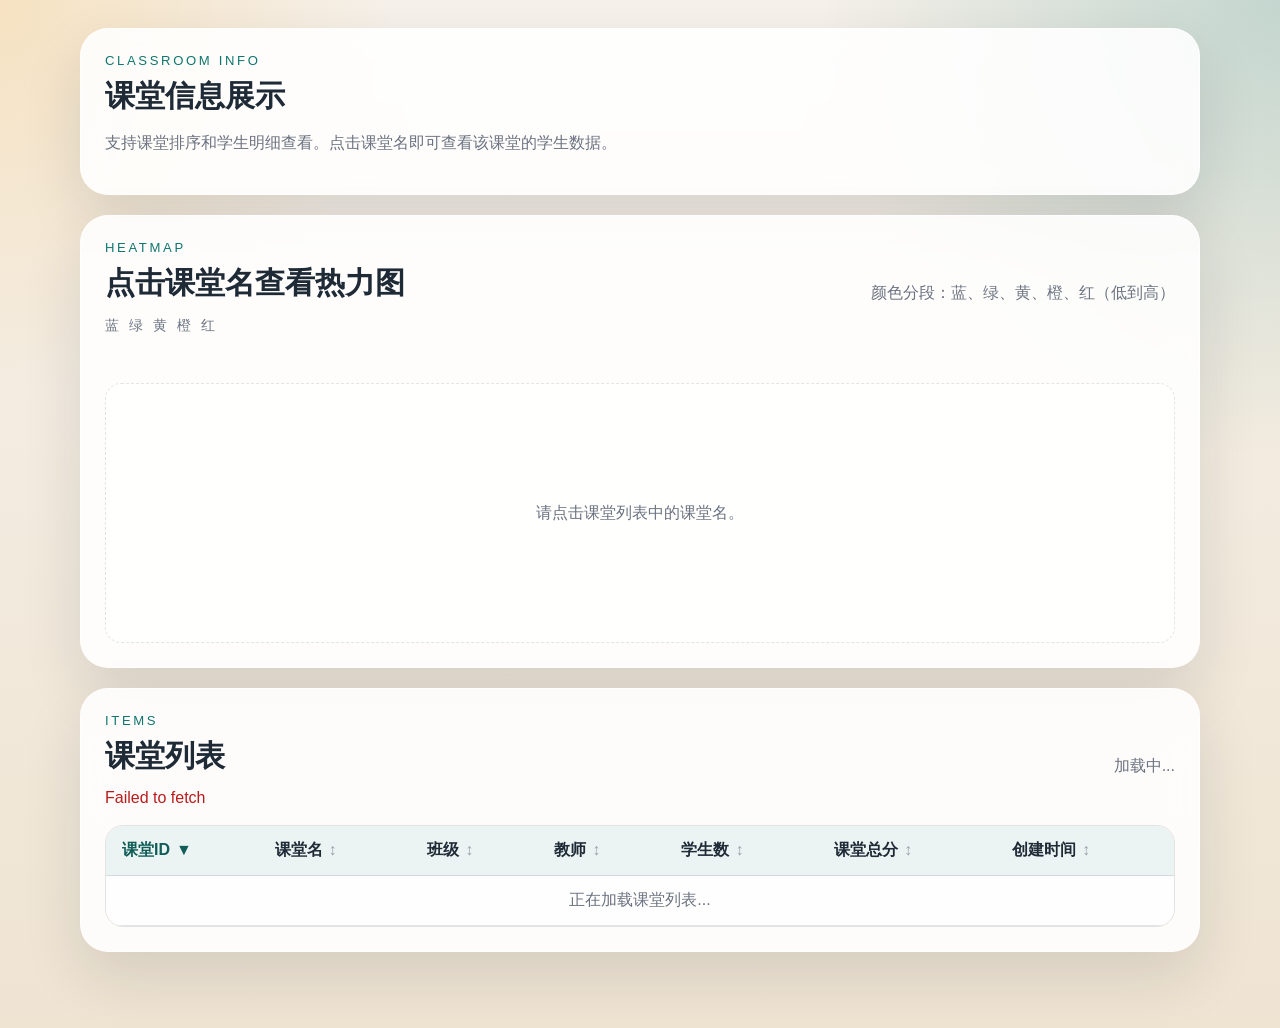
==== vue/index.html @ cd520cc5 "完成两个页面的开发" ====
<!doctype html>
<html lang="zh-CN">
  <head>
    <meta charset="UTF-8" />
    <meta name="viewport" content="width=device-width, initial-scale=1.0" />
    <title>课堂信息展示</title>
    <link rel="stylesheet" href="./styles.css?v=6" />
  </head>
  <body>
    <main class="page">
      <section class="panel hero-panel">
        <div class="hero-row">
          <div>
            <p class="eyebrow">Classroom Info</p>
            <h1>课堂信息展示</h1>
            <p class="subtitle">支持课堂排序和学生明细查看。点击课堂名即可查看该课堂的学生数据。</p>
          </div>
        </div>
      </section>

      <section class="panel">
        <div class="panel-header">
          <div>
            <p class="eyebrow">Heatmap</p>
            <h2 id="heatmapTitle">点击课堂名查看热力图</h2>
          </div>
          <div id="heatmapSummary" class="summary">颜色分段：蓝、绿、黄、橙、红（低到高）</div>
        </div>
        <div class="heat-legend">
          <span>蓝</span>
          <span>绿</span>
          <span>黄</span>
          <span>橙</span>
          <span>红</span>
        </div>
        <div id="heatmapMessage" class="message"></div>
        <div id="heatmapContainer" class="heatmap-empty">请点击课堂列表中的课堂名。</div>
      </section>

      <section class="panel">
        <div>
          <div class="panel-header">
            <div>
              <p class="eyebrow">Items</p>
              <h2>课堂列表</h2>
            </div>
            <div id="itemsSummary" class="summary">加载中...</div>
          </div>
          <div id="itemsMessage" class="message"></div>
          <div class="table-wrap">
            <table>
              <thead>
                <tr>
                  <th class="table-sort active" data-sort-field="id" data-sort-order="desc">课堂ID<span class="sort-icon">▼</span></th>
                  <th class="table-sort" data-sort-field="item_name">课堂名<span class="sort-icon">↕</span></th>
                  <th class="table-sort" data-sort-field="class_name">班级<span class="sort-icon">↕</span></th>
                  <th class="table-sort" data-sort-field="teacher">教师<span class="sort-icon">↕</span></th>
                  <th class="table-sort" data-sort-field="student_num">学生数<span class="sort-icon">↕</span></th>
                  <th class="table-sort" data-sort-field="student_score_sum">课堂总分<span class="sort-icon">↕</span></th>
                  <th class="table-sort" data-sort-field="created_at">创建时间<span class="sort-icon">↕</span></th>
                </tr>
              </thead>
              <tbody id="itemsBody">
                <tr><td colspan="7" class="empty">正在加载课堂列表...</td></tr>
              </tbody>
            </table>
          </div>
        </div>
      </section>
    </main>

    <script src="./items.js?v=6"></script>
  </body>
</html>
---- vue/styles.css ----
:root {
  --bg: #f4efe7;
  --panel: rgba(255, 255, 255, 0.88);
  --ink: #1f2a37;
  --muted: #6b7280;
  --line: rgba(31, 42, 55, 0.12);
  --primary: #0f766e;
  --primary-deep: #115e59;
  --danger: #b91c1c;
  --shadow: 0 24px 60px rgba(17, 24, 39, 0.12);
}

* {
  box-sizing: border-box;
}

body {
  margin: 0;
  font-family: "PingFang SC", "Noto Sans SC", "Helvetica Neue", sans-serif;
  color: var(--ink);
  background:
    radial-gradient(circle at top left, rgba(245, 158, 11, 0.18), transparent 24%),
    radial-gradient(circle at top right, rgba(15, 118, 110, 0.22), transparent 28%),
    linear-gradient(180deg, #f6f1ea 0%, #efe4d2 100%);
}

.page {
  width: min(1120px, calc(100% - 32px));
  margin: 0 auto;
  padding: 28px 0 56px;
}

.panel {
  background: var(--panel);
  backdrop-filter: blur(14px);
  border: 1px solid rgba(255, 255, 255, 0.7);
  border-radius: 28px;
  box-shadow: var(--shadow);
  padding: 24px;
  margin-bottom: 20px;
}

.hero-panel h1,
.panel h2 {
  margin: 0;
  font-family: "PingFang SC", "Noto Sans SC", "Helvetica Neue", sans-serif;
  font-size: 1.9rem;
  font-weight: 700;
}

.hero-row {
  display: flex;
  justify-content: space-between;
  gap: 16px;
  align-items: flex-start;
}

.eyebrow {
  margin: 0 0 8px;
  color: var(--primary);
  font-size: 0.82rem;
  letter-spacing: 0.2em;
  text-transform: uppercase;
}

.subtitle,
.summary,
.message,
.field span,
.status-card p {
  color: var(--muted);
}

.text-link {
  color: var(--primary-deep);
  text-decoration: underline;
  text-underline-offset: 4px;
  font-weight: 600;
  white-space: nowrap;
}

.form-grid {
  display: grid;
  grid-template-columns: repeat(3, minmax(0, 1fr));
  gap: 16px;
}

.field {
  display: grid;
  gap: 8px;
}

.field-wide {
  grid-column: 1 / -1;
}

.tall textarea {
  min-height: 260px;
}

input,
textarea,
button {
  font: inherit;
}

input,
textarea {
  width: 100%;
  border: 1px solid var(--line);
  border-radius: 16px;
  background: rgba(255, 255, 255, 0.88);
  padding: 14px 16px;
  outline: none;
}

.actions {
  display: flex;
  gap: 12px;
  justify-content: flex-end;
  align-items: center;
}

button {
  border: 0;
  border-radius: 999px;
  padding: 12px 22px;
  cursor: pointer;
}

button.primary {
  color: white;
  background: linear-gradient(135deg, var(--primary), var(--primary-deep));
  box-shadow: 0 16px 32px rgba(15, 118, 110, 0.18);
}

button.ghost {
  color: var(--primary-deep);
  background: rgba(15, 118, 110, 0.1);
}

.panel-header {
  display: flex;
  justify-content: space-between;
  gap: 16px;
  align-items: end;
  margin-bottom: 12px;
}

.message {
  min-height: 24px;
  margin-bottom: 12px;
}

.message.error {
  color: var(--danger);
}

.message.success {
  color: var(--primary-deep);
}

.status-card {
  padding: 22px 24px;
  border-radius: 20px;
  border: 1px solid var(--line);
  background: rgba(255, 255, 255, 0.72);
}

.status-card strong {
  display: block;
  margin-bottom: 8px;
  font-size: 1.1rem;
}

.table-wrap {
  overflow-x: auto;
  border-radius: 18px;
  border: 1px solid var(--line);
}

.heat-legend {
  display: inline-flex;
  gap: 10px;
  margin-bottom: 12px;
  color: var(--muted);
  font-size: 0.9rem;
}

.heatmap-empty {
  min-height: 260px;
  border: 1px dashed var(--line);
  border-radius: 16px;
  display: flex;
  align-items: center;
  justify-content: center;
  color: var(--muted);
  background: rgba(255, 255, 255, 0.7);
}

.heatmap-board {
  padding: 18px;
  border-radius: 18px;
  background: #202532;
  display: grid;
  gap: 10px;
  overflow-x: auto;
}

.seat-row {
  display: grid;
  grid-auto-flow: column;
  gap: 10px;
}

.seat {
  width: 96px;
  height: 52px;
  border-radius: 10px;
  display: flex;
  align-items: center;
  justify-content: center;
  padding: 4px;
}

.seat-name {
  color: rgba(255, 255, 255, 0.95);
  font-size: 0.82rem;
  font-weight: 600;
  line-height: 1.2;
  text-align: center;
  white-space: nowrap;
  overflow: hidden;
  text-overflow: ellipsis;
}

.empty-seat {
  background: #3a3f4d;
  opacity: 0.45;
}

.heat-blue {
  background: #2f6bff;
}

.heat-green {
  background: #35b56a;
}

.heat-yellow {
  background: #f3c64d;
}

.heat-orange {
  background: #f08a32;
}

.heat-red {
  background: #d94b3d;
}

table {
  width: 100%;
  border-collapse: collapse;
  background: rgba(255, 255, 255, 0.72);
}

th,
td {
  padding: 14px 16px;
  border-bottom: 1px solid var(--line);
  text-align: left;
  white-space: nowrap;
}

th {
  background: rgba(15, 118, 110, 0.08);
}

.table-sort {
  cursor: pointer;
  user-select: none;
}

.table-sort .sort-icon {
  display: inline-block;
  width: 10px;
  margin-left: 6px;
  color: rgba(31, 42, 55, 0.4);
}

.table-sort.active {
  color: var(--primary-deep);
}

.table-sort.active .sort-icon {
  color: var(--primary-deep);
}

.item-link {
  color: var(--primary-deep);
  text-decoration: underline;
  text-underline-offset: 3px;
  font-weight: 600;
}

.split-grid {
  display: grid;
  grid-template-columns: 1fr;
  gap: 20px;
}

.empty {
  text-align: center;
  color: var(--muted);
}

@media (max-width: 900px) {
  .form-grid {
    grid-template-columns: 1fr;
  }

  .actions,
  .panel-header,
  .hero-row {
    flex-direction: column;
    align-items: stretch;
  }

  button {
    width: 100%;
  }

  .seat {
    width: 66px;
    height: 40px;
  }

  .seat-name {
    font-size: 0.66rem;
  }
}
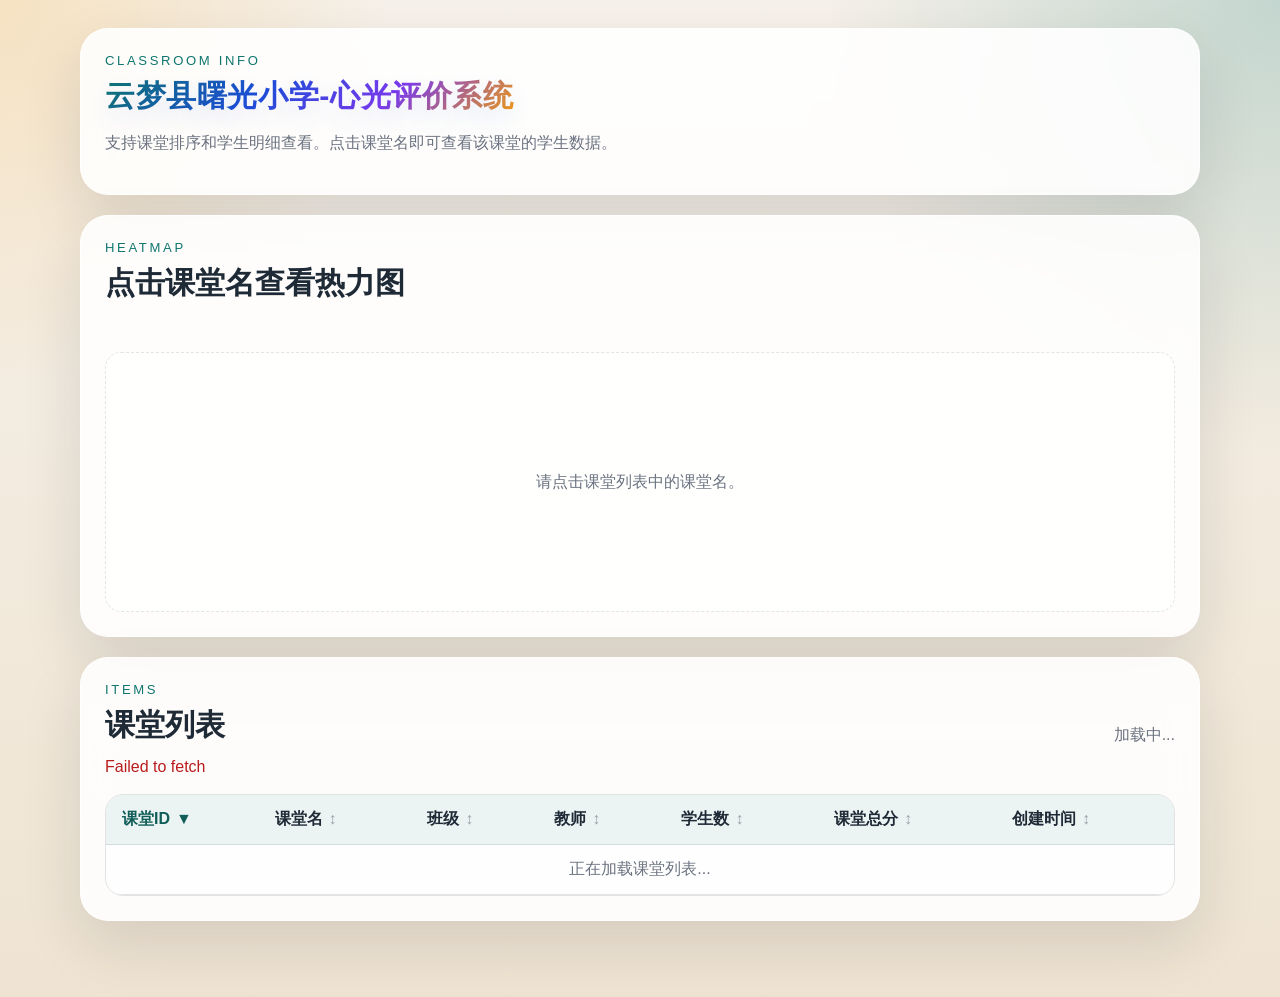
==== commit 3e791d08: "开发完成" ====
--- a/vue/index.html
+++ b/vue/index.html
@@ -3,8 +3,8 @@
   <head>
     <meta charset="UTF-8" />
     <meta name="viewport" content="width=device-width, initial-scale=1.0" />
-    <title>课堂信息展示</title>
-    <link rel="stylesheet" href="./styles.css?v=6" />
+    <title>云梦县曙光小学-心光评价系统</title>
+    <link rel="stylesheet" href="./styles.css?v=11" />
   </head>
   <body>
     <main class="page">
@@ -12,7 +12,7 @@
         <div class="hero-row">
           <div>
             <p class="eyebrow">Classroom Info</p>
-            <h1>课堂信息展示</h1>
+            <h1 class="hero-title-gradient">云梦县曙光小学-心光评价系统</h1>
             <p class="subtitle">支持课堂排序和学生明细查看。点击课堂名即可查看该课堂的学生数据。</p>
           </div>
         </div>
@@ -24,14 +24,6 @@
             <p class="eyebrow">Heatmap</p>
             <h2 id="heatmapTitle">点击课堂名查看热力图</h2>
           </div>
-          <div id="heatmapSummary" class="summary">颜色分段：蓝、绿、黄、橙、红（低到高）</div>
-        </div>
-        <div class="heat-legend">
-          <span>蓝</span>
-          <span>绿</span>
-          <span>黄</span>
-          <span>橙</span>
-          <span>红</span>
         </div>
         <div id="heatmapMessage" class="message"></div>
         <div id="heatmapContainer" class="heatmap-empty">请点击课堂列表中的课堂名。</div>
@@ -69,6 +61,6 @@
       </section>
     </main>
 
-    <script src="./items.js?v=6"></script>
+    <script src="./items.js?v=11"></script>
   </body>
 </html>
--- a/vue/styles.css
+++ b/vue/styles.css
@@ -24,6 +24,146 @@
     linear-gradient(180deg, #f6f1ea 0%, #efe4d2 100%);
 }
 
+.ai-doctor-panel {
+  position: fixed;
+  top: 132px;
+  left: 18px;
+  width: min(420px, calc(100vw - 36px));
+  padding: 18px 18px 18px 128px;
+  border-radius: 28px;
+  background: rgba(255, 255, 255, 0.9);
+  border: 1px solid rgba(255, 255, 255, 0.76);
+  box-shadow: 0 24px 54px rgba(17, 24, 39, 0.16);
+  backdrop-filter: blur(14px);
+  transform: translateX(calc(-100% - 28px));
+  opacity: 0;
+  pointer-events: none;
+  transition: transform 260ms ease, opacity 260ms ease;
+  z-index: 24;
+}
+
+.ai-doctor-panel.visible {
+  transform: translateX(0);
+  opacity: 1;
+}
+
+.ai-doctor-avatar {
+  position: absolute;
+  top: 10px;
+  left: 14px;
+  width: 110px;
+  height: 122px;
+  flex: 0 0 auto;
+}
+
+.ai-doctor-cap {
+  position: absolute;
+  left: 16px;
+  top: 0;
+  width: 78px;
+  height: 24px;
+  border-radius: 16px 16px 10px 10px;
+  background: linear-gradient(135deg, #0f766e, #164e63);
+}
+
+.ai-doctor-cap::after {
+  content: "";
+  position: absolute;
+  left: 32px;
+  top: 12px;
+  width: 12px;
+  height: 34px;
+  border-radius: 999px;
+  background: #f7fafc;
+  box-shadow: 0 0 0 4px rgba(15, 118, 110, 0.18);
+}
+
+.ai-doctor-face {
+  position: absolute;
+  left: 6px;
+  bottom: 0;
+  width: 92px;
+  height: 92px;
+  border-radius: 999px;
+  background: linear-gradient(180deg, #fff9ef 0%, #fde7cf 100%);
+  border: 3px solid rgba(15, 118, 110, 0.16);
+  box-shadow: inset 0 -6px 0 rgba(240, 138, 50, 0.12);
+}
+
+.ai-doctor-face::before,
+.ai-doctor-face::after {
+  content: "";
+  position: absolute;
+  top: 38px;
+  width: 10px;
+  height: 10px;
+  border-radius: 999px;
+  background: #253041;
+}
+
+.ai-doctor-face::before {
+  left: 24px;
+}
+
+.ai-doctor-face::after {
+  right: 24px;
+}
+
+.ai-doctor-face span {
+  position: absolute;
+  left: 31px;
+  bottom: 21px;
+  width: 28px;
+  height: 12px;
+  border-bottom: 4px solid #ef7d5d;
+  border-radius: 0 0 14px 14px;
+}
+
+.ai-doctor-bubble {
+  min-width: 0;
+  padding: 14px 16px;
+  border-radius: 22px;
+  background: linear-gradient(180deg, rgba(246, 251, 250, 0.96) 0%, rgba(255, 255, 255, 0.9) 100%);
+  border: 1px solid rgba(15, 118, 110, 0.12);
+}
+
+.ai-doctor-bubble-top {
+  display: grid;
+  gap: 4px;
+  margin-bottom: 8px;
+}
+
+.ai-doctor-bubble-top .eyebrow {
+  margin-bottom: 0;
+}
+
+.ai-doctor-text {
+  margin: 0;
+  min-height: 5.4em;
+  color: var(--ink);
+  line-height: 1.8;
+  white-space: pre-wrap;
+}
+
+.ai-doctor-panel.speaking .ai-doctor-avatar {
+  animation: doctor-bob 0.9s ease-in-out infinite;
+}
+
+.ai-doctor-panel.speaking .ai-doctor-bubble {
+  box-shadow: 0 0 0 6px rgba(15, 118, 110, 0.06);
+}
+
+@keyframes doctor-bob {
+  0%,
+  100% {
+    transform: translateY(0);
+  }
+
+  50% {
+    transform: translateY(-4px);
+  }
+}
+
 .page {
   width: min(1120px, calc(100% - 32px));
   margin: 0 auto;
@@ -48,6 +188,17 @@
   font-weight: 700;
 }
 
+.hero-title-gradient {
+  display: inline-block;
+  background: linear-gradient(135deg, #0f766e 0%, #1d4ed8 38%, #7c3aed 68%, #f59e0b 100%);
+  -webkit-background-clip: text;
+  background-clip: text;
+  color: transparent;
+  text-wrap: balance;
+  letter-spacing: 0.02em;
+  text-shadow: 0 10px 24px rgba(29, 78, 216, 0.12);
+}
+
 .hero-row {
   display: flex;
   justify-content: space-between;
@@ -137,6 +288,11 @@
 button.ghost {
   color: var(--primary-deep);
   background: rgba(15, 118, 110, 0.1);
+}
+
+button:disabled {
+  opacity: 0.6;
+  cursor: wait;
 }
 
 .panel-header {
@@ -223,6 +379,20 @@
   padding: 4px;
 }
 
+.seat-link {
+  cursor: pointer;
+  text-decoration: none;
+  transition: transform 160ms ease, box-shadow 160ms ease;
+  box-shadow: inset 0 0 0 1px rgba(255, 255, 255, 0.06);
+}
+
+.seat-link:hover {
+  transform: translateY(-2px);
+  box-shadow:
+    0 12px 24px rgba(0, 0, 0, 0.18),
+    inset 0 0 0 1px rgba(255, 255, 255, 0.18);
+}
+
 .seat-name {
   color: rgba(255, 255, 255, 0.95);
   font-size: 0.82rem;
@@ -310,19 +480,272 @@
   gap: 20px;
 }
 
+.student-meta-grid {
+  display: grid;
+  grid-template-columns: repeat(3, minmax(0, 1fr));
+  gap: 14px;
+}
+
+.student-meta-card,
+.metric-card {
+  border: 1px solid var(--line);
+  border-radius: 22px;
+  background: rgba(255, 255, 255, 0.72);
+  padding: 18px 20px;
+}
+
+.student-meta-card span {
+  display: block;
+  color: var(--muted);
+  margin-bottom: 10px;
+}
+
+.student-meta-card strong {
+  font-size: 1.2rem;
+}
+
+.parent-note-panel {
+  border: 1px solid rgba(255, 255, 255, 0.75);
+  border-radius: 24px;
+  background:
+    linear-gradient(180deg, rgba(255, 255, 255, 0.96) 0%, rgba(255, 250, 243, 0.92) 100%);
+  box-shadow: 0 22px 48px rgba(112, 78, 22, 0.16);
+  padding: 20px;
+  margin-bottom: 20px;
+}
+
+.parent-note-header {
+  display: flex;
+  justify-content: space-between;
+  gap: 12px;
+  align-items: start;
+}
+
+.parent-note-header h2 {
+  font-size: 1.28rem;
+}
+
+.parent-note-badge {
+  display: inline-flex;
+  align-items: center;
+  justify-content: center;
+  min-height: 28px;
+  padding: 6px 10px;
+  border-radius: 999px;
+  background: rgba(15, 118, 110, 0.1);
+  color: var(--primary-deep);
+  font-size: 0.78rem;
+  font-weight: 700;
+  white-space: nowrap;
+}
+
+.parent-note-intro {
+  margin: 14px 0 12px;
+  color: var(--muted);
+  line-height: 1.7;
+  font-size: 0.93rem;
+}
+
+.parent-note-field {
+  display: block;
+  margin-bottom: 8px;
+  color: var(--ink);
+  font-weight: 700;
+}
+
+.parent-note-textarea {
+  min-height: 184px;
+  resize: vertical;
+  line-height: 1.8;
+  background: rgba(255, 255, 255, 0.92);
+}
+
+.parent-note-actions {
+  display: flex;
+  gap: 10px;
+  margin-top: 14px;
+}
+
+.parent-note-message {
+  margin-top: 10px;
+  margin-bottom: 0;
+  min-height: 24px;
+}
+
+.metric-list {
+  display: grid;
+  gap: 12px;
+}
+
+.metric-layout {
+  display: grid;
+  grid-template-columns: minmax(0, 1.15fr) minmax(280px, 0.85fr);
+  gap: 16px;
+  align-items: start;
+}
+
+.metric-compact-card {
+  border: 1px solid var(--line);
+  border-radius: 18px;
+  background: rgba(255, 255, 255, 0.76);
+  padding: 12px 14px;
+  display: grid;
+  gap: 10px;
+}
+
+.metric-explain-card {
+  border: 1px solid var(--line);
+  border-radius: 18px;
+  background: rgba(255, 255, 255, 0.76);
+  padding: 14px 16px;
+}
+
+.metric-explain-card h3 {
+  margin: 0 0 12px;
+  font-size: 1rem;
+}
+
+.metric-explain-list {
+  display: grid;
+  gap: 12px;
+}
+
+.metric-explain-row {
+  display: grid;
+  gap: 6px;
+}
+
+.metric-explain-text {
+  margin: 0;
+  color: var(--muted);
+  line-height: 1.6;
+  font-size: 0.92rem;
+}
+
+.ai-commentary-card {
+  border: 1px solid var(--line);
+  border-radius: 18px;
+  background: rgba(255, 255, 255, 0.78);
+  padding: 18px 20px;
+}
+
+.ai-commentary-card p {
+  margin: 0;
+  line-height: 1.9;
+  color: var(--ink);
+  white-space: pre-wrap;
+}
+
+.metric-row {
+  display: grid;
+  gap: 4px;
+}
+
+.metric-row-main {
+  display: grid;
+  gap: 6px;
+}
+
+.metric-row-top {
+  display: flex;
+  justify-content: space-between;
+  align-items: center;
+  gap: 12px;
+}
+
+.metric-row-label-wrap {
+  display: inline-flex;
+  align-items: center;
+  gap: 8px;
+  min-width: 0;
+}
+
+.metric-dot {
+  width: 10px;
+  height: 10px;
+  border-radius: 999px;
+  flex: 0 0 auto;
+}
+
+.metric-row-label {
+  font-size: 0.94rem;
+  font-weight: 700;
+}
+
+.metric-row-score {
+  font-size: 0.94rem;
+  line-height: 1;
+  white-space: nowrap;
+}
+
+.metric-row-bar {
+  position: relative;
+  width: 100%;
+  height: 12px;
+  overflow: hidden;
+  border-radius: 4px;
+  background: rgba(31, 42, 55, 0.08);
+  border: 1px solid rgba(31, 42, 55, 0.08);
+}
+
+.metric-row-fill {
+  height: 100%;
+  border-radius: 3px;
+  box-shadow: inset 0 -1px 0 rgba(0, 0, 0, 0.12);
+}
+
 .empty {
   text-align: center;
   color: var(--muted);
 }
 
+@media (min-width: 1760px) {
+  .parent-note-panel {
+    position: fixed;
+    top: 236px;
+    left: calc(50% + 584px);
+    width: min(320px, calc(100vw - (50% + 612px)));
+    max-height: calc(100vh - 48px);
+    overflow: auto;
+    margin-bottom: 0;
+    z-index: 20;
+  }
+}
+
 @media (max-width: 900px) {
+  .ai-doctor-panel {
+    position: sticky;
+    top: 12px;
+    left: auto;
+    width: auto;
+    margin: 12px 16px 0;
+    padding-left: 118px;
+    transform: translateY(-10px);
+  }
+
+  .ai-doctor-panel.visible {
+    transform: translateY(0);
+    opacity: 1;
+    pointer-events: auto;
+  }
+
   .form-grid {
     grid-template-columns: 1fr;
   }
 
+  .student-meta-grid {
+    grid-template-columns: 1fr 1fr;
+  }
+
+  .metric-layout {
+    grid-template-columns: 1fr;
+  }
+
   .actions,
   .panel-header,
-  .hero-row {
+  .hero-row,
+  .parent-note-header,
+  .parent-note-actions {
     flex-direction: column;
     align-items: stretch;
   }
@@ -340,3 +763,19 @@
     font-size: 0.66rem;
   }
 }
+
+@media (max-width: 640px) {
+  .ai-doctor-panel {
+    padding: 108px 14px 14px;
+  }
+
+  .ai-doctor-avatar {
+    left: 50%;
+    top: 10px;
+    transform: translateX(-50%);
+  }
+
+  .student-meta-grid {
+    grid-template-columns: 1fr;
+  }
+}
